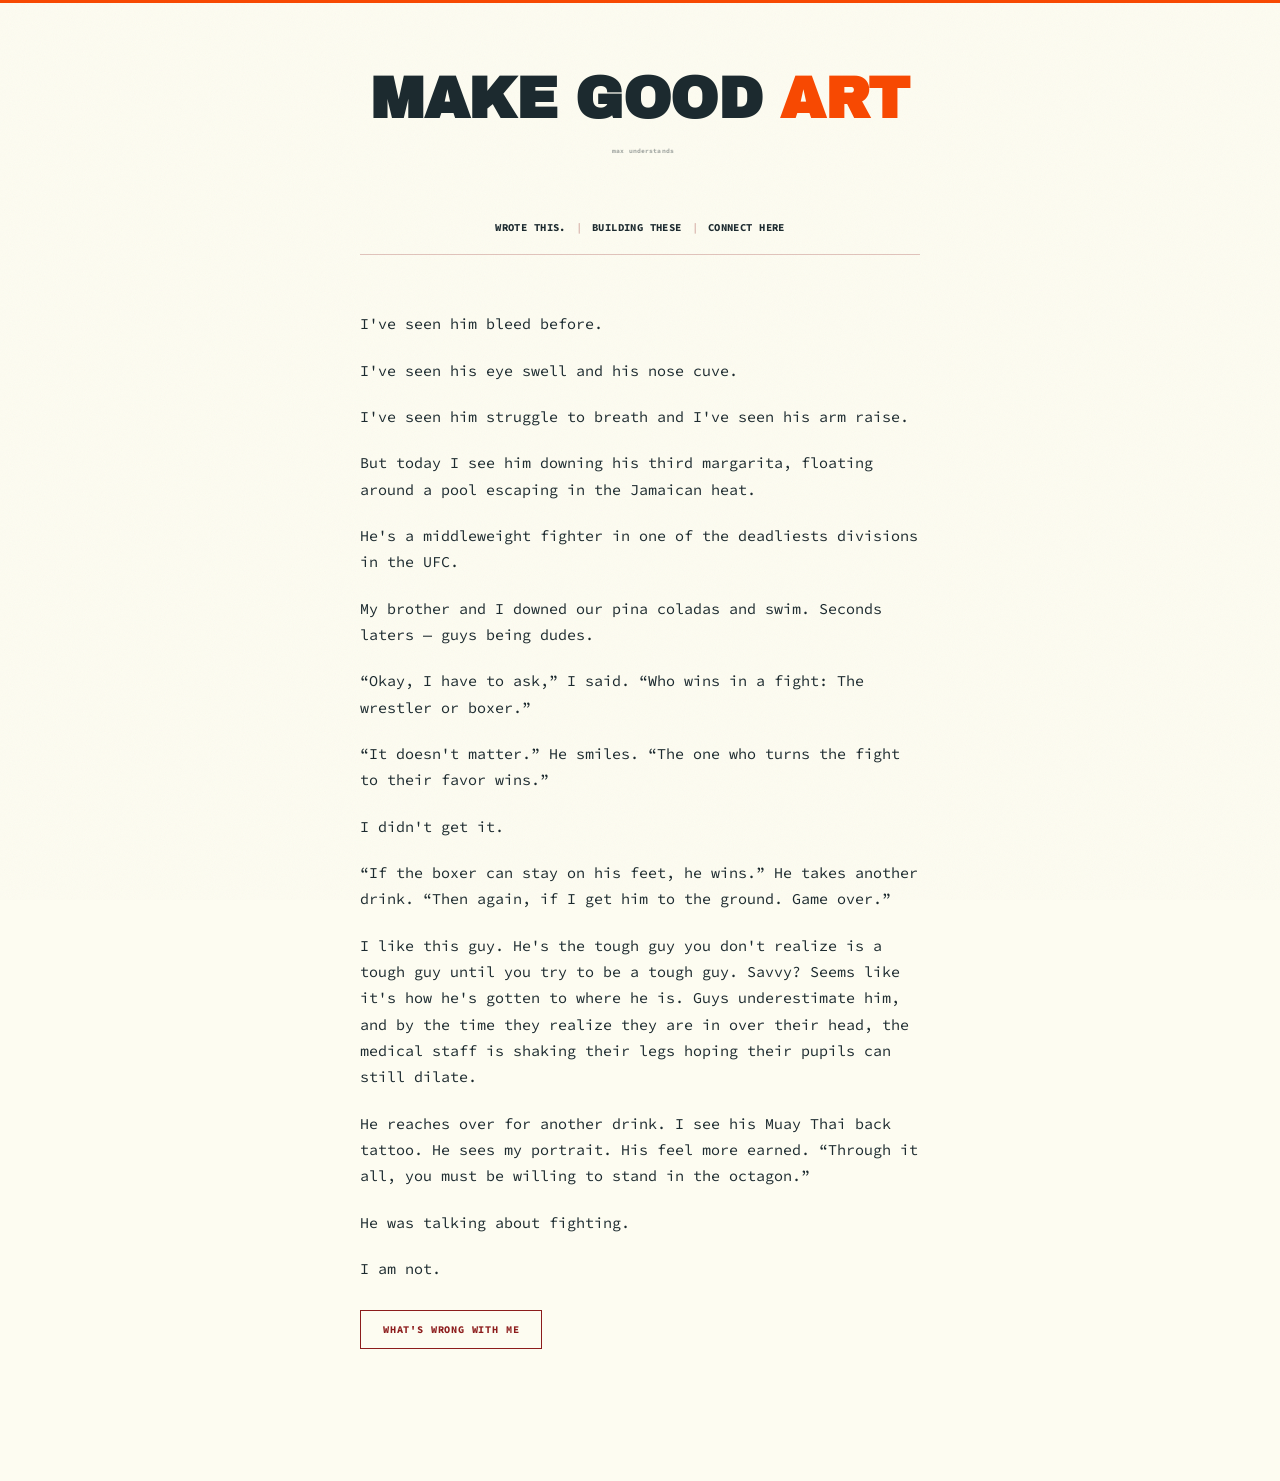
==== index.html @ ed768e60 "Update homepage meta title to Jake Gronsky | Builder" ====
<!DOCTYPE html>
<html lang="en">
<head>
    <meta charset="UTF-8">
    <meta name="viewport" content="width=device-width, initial-scale=1.0">
    <title>Jake Gronsky | Builder</title>
    <link href="https://fonts.googleapis.com/css2?family=Archivo+Black&family=Source+Code+Pro:wght@400;600;700&display=swap" rel="stylesheet">
    <link href="/static/site.css" rel="stylesheet">
    <style>
        body {
            color: var(--ink);
            min-height: 100vh;
            display: flex;
            flex-direction: column;
            align-items: center;
            padding: 72px 20px 80px;
        }

        .site {
            width: 100%;
            max-width: 560px;
            position: relative;
            z-index: 1;
        }

        /* ---- HEADER ---- */
        .site-header {
            text-align: center;
            margin-bottom: 40px;
        }

        .headline {
            font-family: 'Archivo Black', 'Source Code Pro', sans-serif;
            font-size: clamp(2.4rem, 10vw, 3.6rem);
            line-height: 0.95;
            letter-spacing: -0.01em;
            text-transform: uppercase;
            color: var(--ink);
        }

        .headline .accent { color: var(--orange); }

        .footnote {
            display: inline-block;
            font-family: 'Source Code Pro', monospace;
            font-size: 0.4rem;
            font-weight: 700;
            letter-spacing: 0.02em;
            text-transform: lowercase;
            color: var(--ink);
            opacity: 0.4;
            text-decoration: none;
            vertical-align: super;
            margin-left: 6px;
            transition: opacity 0.15s, color 0.15s;
        }
        .footnote:hover { opacity: 1; color: var(--orange); text-decoration: underline; }

        /* ---- SECONDARY NAV ---- */
        .site-nav {
            display: flex;
            justify-content: center;
            flex-wrap: wrap;
            align-items: baseline;
            gap: 10px;
            margin-bottom: 56px;
            padding-bottom: 20px;
            border-bottom: 1px solid rgba(140,28,28,0.25);
        }

        .site-nav a {
            all: unset;
            cursor: pointer;
            font-family: 'Source Code Pro', monospace;
            font-size: 0.66rem;
            font-weight: 700;
            letter-spacing: 0.04em;
            text-transform: uppercase;
            color: var(--ink);
            transition: color 0.14s;
        }
        .site-nav a:hover { color: var(--red); }

        .site-nav .sep {
            color: var(--red);
            opacity: 0.45;
            font-size: 0.66rem;
        }

        /* ---- ESSAY (focal point) ---- */
        .essay {
            margin-bottom: 52px;
        }

        .essay p {
            font-family: 'Source Code Pro', monospace;
            font-size: 0.94rem;
            line-height: 1.75;
            color: var(--ink);
            margin-bottom: 20px;
        }
        .essay p:last-of-type { margin-bottom: 0; }

        .essay-cta {
            display: inline-block;
            margin-top: 28px;
            padding: 12px 22px;
            border: 1.5px solid var(--red);
            font-family: 'Source Code Pro', monospace;
            font-size: 0.64rem;
            font-weight: 700;
            letter-spacing: 0.08em;
            text-transform: uppercase;
            color: var(--red);
            text-decoration: none;
            transition: background 0.15s, color 0.15s;
        }
        .essay-cta:hover { background: var(--red); color: var(--cream); }
    </style>
</head>
<body class="textured">

<div class="site">

    <header class="site-header">
        <h1 class="headline">Make Good <span class="accent">Art</span><a href="https://www.youtube.com/watch?v=plWexCID-kA" class="footnote">max understands</a></h1>
    </header>

    <nav class="site-nav">
        <a href="https://www.simonandschuster.com/books/Just-Enough/David-Eckstein/9781968707712">Wrote this.</a>
        <span class="sep">|</span>
        <a href="/ventures">Building these</a>
        <span class="sep">|</span>
        <a href="https://www.linkedin.com/in/jake-gronsky-87671bb0/">Connect here</a>
    </nav>

    <section class="essay">
        <p>I've seen him bleed before.</p>
        <p>I've seen his eye swell and his nose cuve.</p>
        <p>I've seen him struggle to breath and I've seen his arm raise.</p>
        <p>But today I see him downing his third margarita, floating around a pool escaping in the Jamaican heat.</p>
        <p>He's a middleweight fighter in one of the deadliests divisions in the UFC.</p>
        <p>My brother and I downed our pina coladas and swim. Seconds laters &mdash; guys being dudes.</p>
        <p>&ldquo;Okay, I have to ask,&rdquo; I said. &ldquo;Who wins in a fight: The wrestler or boxer.&rdquo;</p>
        <p>&ldquo;It doesn't matter.&rdquo; He smiles. &ldquo;The one who turns the fight to their favor wins.&rdquo;</p>
        <p>I didn't get it.</p>
        <p>&ldquo;If the boxer can stay on his feet, he wins.&rdquo; He takes another drink. &ldquo;Then again, if I get him to the ground. Game over.&rdquo;</p>
        <p>I like this guy. He's the tough guy you don't realize is a tough guy until you try to be a tough guy. Savvy? Seems like it's how he's gotten to where he is. Guys underestimate him, and by the time they realize they are in over their head, the medical staff is shaking their legs hoping their pupils can still dilate.</p>
        <p>He reaches over for another drink. I see his Muay Thai back tattoo. He sees my portrait. His feel more earned. &ldquo;Through it all, you must be willing to stand in the octagon.&rdquo;</p>
        <p>He was talking about fighting.</p>
        <p>I am not.</p>
        <a href="/wrong" class="essay-cta">What's Wrong With Me</a>
    </section>

</div>

</body>
</html>
---- static/site.css ----
/* ==========================================================================
   Shared site styles — design tokens and base rules used across every page.
   Individual pages keep their own <style> block for page-specific layout;
   this file only holds what's genuinely common: the color palette, the
   base reset, and the grain-texture / top-bar treatment.
   ========================================================================== */

:root {
    --orange:  #F74902;
    --red:     #8C1C1C;
    --manila:  #EDD9A3;
    --ink:     #1C2A2F;
    --ink-alt: #36454F;
    --cream:   #FDFCF1;
}

* { box-sizing: border-box; margin: 0; padding: 0; }
html { scroll-behavior: smooth; }

body {
    font-family: 'Source Code Pro', monospace;
    background: var(--cream);
    -webkit-font-smoothing: antialiased;
}

/* Grain texture + orange top bar. Opt in with class="textured" on <body>. */
body.textured::before {
    content: '';
    position: fixed;
    inset: 0;
    z-index: 0;
    pointer-events: none;
    opacity: 0.042;
    background-image: url("data:image/svg+xml,%3Csvg xmlns='http://www.w3.org/2000/svg' width='300' height='300'%3E%3Cfilter id='n'%3E%3CfeTurbulence type='fractalNoise' baseFrequency='0.78' numOctaves='4' stitchTiles='stitch'/%3E%3C/filter%3E%3Crect width='300' height='300' filter='url(%23n)'/%3E%3C/svg%3E");
    background-size: 220px 220px;
}

body.textured::after {
    content: '';
    position: fixed;
    top: 0; left: 0; right: 0;
    height: 3px;
    background: var(--orange);
    z-index: 100;
}
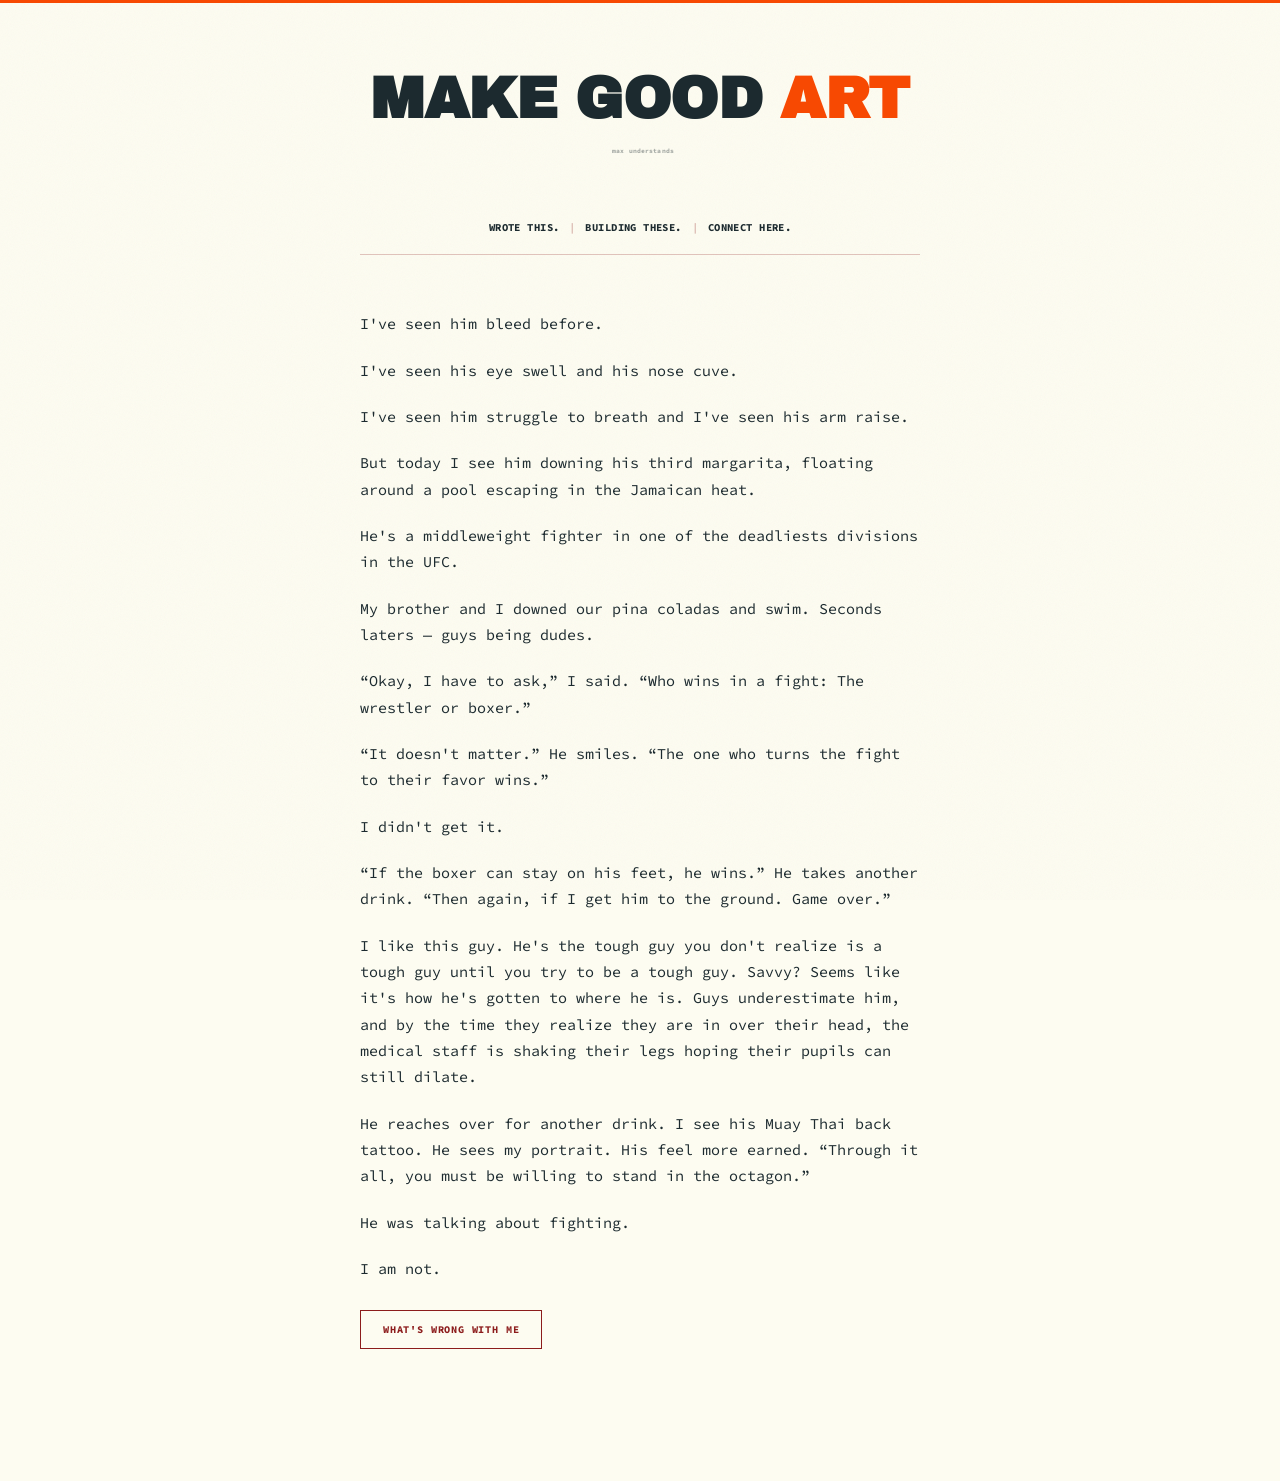
==== commit 3e9c6640: "Add periods to subnav items Co-Authored-By: Claude Sonnet 4.6 <noreply@anthropic.com>" ====
--- a/index.html
+++ b/index.html
@@ -129,9 +129,9 @@
     <nav class="site-nav">
         <a href="https://www.simonandschuster.com/books/Just-Enough/David-Eckstein/9781968707712">Wrote this.</a>
         <span class="sep">|</span>
-        <a href="/ventures">Building these</a>
+        <a href="/ventures">Building these.</a>
         <span class="sep">|</span>
-        <a href="https://www.linkedin.com/in/jake-gronsky-87671bb0/">Connect here</a>
+        <a href="https://www.linkedin.com/in/jake-gronsky-87671bb0/">Connect here.</a>
     </nav>
 
     <section class="essay">
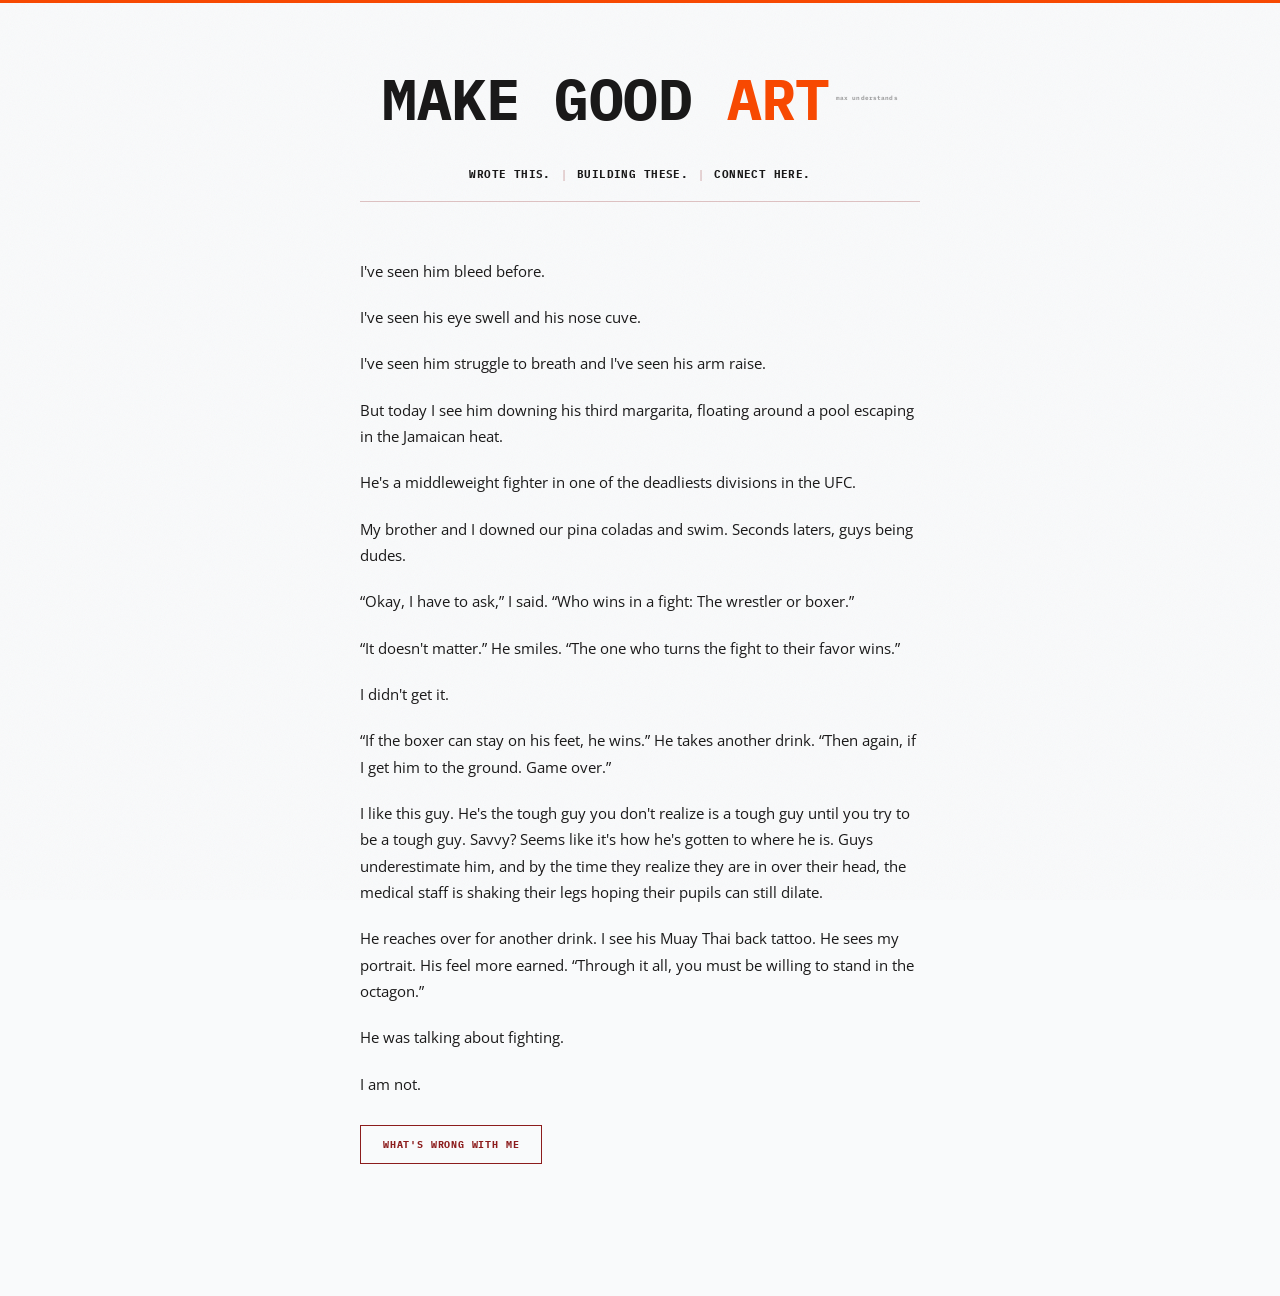
==== commit 1db0e796: "Rebrand site to Ponoko-style system with Flyers orange accent Shared tokens in static/site.css move " ====
--- a/index.html
+++ b/index.html
@@ -4,7 +4,7 @@
     <meta charset="UTF-8">
     <meta name="viewport" content="width=device-width, initial-scale=1.0">
     <title>Jake Gronsky | Builder</title>
-    <link href="https://fonts.googleapis.com/css2?family=Archivo+Black&family=Source+Code+Pro:wght@400;600;700&display=swap" rel="stylesheet">
+    <link href="https://fonts.googleapis.com/css2?family=IBM+Plex+Mono:wght@400;500;600;700&family=Open+Sans:wght@400;600;700&display=swap" rel="stylesheet">
     <link href="/static/site.css" rel="stylesheet">
     <style>
         body {
@@ -30,7 +30,7 @@
         }
 
         .headline {
-            font-family: 'Archivo Black', 'Source Code Pro', sans-serif;
+            font-family: 'IBM Plex Mono', monospace;
             font-size: clamp(2.4rem, 10vw, 3.6rem);
             line-height: 0.95;
             letter-spacing: -0.01em;
@@ -42,7 +42,7 @@
 
         .footnote {
             display: inline-block;
-            font-family: 'Source Code Pro', monospace;
+            font-family: 'IBM Plex Mono', monospace;
             font-size: 0.4rem;
             font-weight: 700;
             letter-spacing: 0.02em;
@@ -71,7 +71,7 @@
         .site-nav a {
             all: unset;
             cursor: pointer;
-            font-family: 'Source Code Pro', monospace;
+            font-family: 'IBM Plex Mono', monospace;
             font-size: 0.66rem;
             font-weight: 700;
             letter-spacing: 0.04em;
@@ -93,7 +93,7 @@
         }
 
         .essay p {
-            font-family: 'Source Code Pro', monospace;
+            font-family: 'Open Sans', sans-serif;
             font-size: 0.94rem;
             line-height: 1.75;
             color: var(--ink);
@@ -106,7 +106,7 @@
             margin-top: 28px;
             padding: 12px 22px;
             border: 1.5px solid var(--red);
-            font-family: 'Source Code Pro', monospace;
+            font-family: 'IBM Plex Mono', monospace;
             font-size: 0.64rem;
             font-weight: 700;
             letter-spacing: 0.08em;
@@ -140,7 +140,7 @@
         <p>I've seen him struggle to breath and I've seen his arm raise.</p>
         <p>But today I see him downing his third margarita, floating around a pool escaping in the Jamaican heat.</p>
         <p>He's a middleweight fighter in one of the deadliests divisions in the UFC.</p>
-        <p>My brother and I downed our pina coladas and swim. Seconds laters &mdash; guys being dudes.</p>
+        <p>My brother and I downed our pina coladas and swim. Seconds laters, guys being dudes.</p>
         <p>&ldquo;Okay, I have to ask,&rdquo; I said. &ldquo;Who wins in a fight: The wrestler or boxer.&rdquo;</p>
         <p>&ldquo;It doesn't matter.&rdquo; He smiles. &ldquo;The one who turns the fight to their favor wins.&rdquo;</p>
         <p>I didn't get it.</p>
--- a/static/site.css
+++ b/static/site.css
@@ -1,26 +1,37 @@
 /* ==========================================================================
-   Shared site styles — design tokens and base rules used across every page.
+   Shared site styles: design tokens and base rules used across every page.
+   Brand system: IBM Plex Mono (headings, labels, numbers) + Open Sans (body),
+   near-black ink on white/grey surfaces, one accent (Flyers orange).
    Individual pages keep their own <style> block for page-specific layout;
    this file only holds what's genuinely common: the color palette, the
    base reset, and the grain-texture / top-bar treatment.
    ========================================================================== */
 
 :root {
-    --orange:  #F74902;
-    --red:     #8C1C1C;
-    --manila:  #EDD9A3;
-    --ink:     #1C2A2F;
-    --ink-alt: #36454F;
-    --cream:   #FDFCF1;
+    --orange:   #F74902;
+    --red:      #8C1C1C;
+    --ink:      #1A1919;
+    --ink-alt:  #4D4D4D;
+    --manila:   #F6F6F6;
+    --cream:    #F9FAFB;
+    --grey-6:   #CED4DA;
+    --grey-7:   #F2F2F2;
+    --grey-8:   #F6F6F6;
+    --grey-10:  #F9FAFB;
+    --white:    #FFFFFF;
 }
 
 * { box-sizing: border-box; margin: 0; padding: 0; }
 html { scroll-behavior: smooth; }
 
 body {
-    font-family: 'Source Code Pro', monospace;
+    font-family: 'Open Sans', sans-serif;
     background: var(--cream);
     -webkit-font-smoothing: antialiased;
+}
+
+.mono {
+    font-family: 'IBM Plex Mono', monospace;
 }
 
 /* Grain texture + orange top bar. Opt in with class="textured" on <body>. */
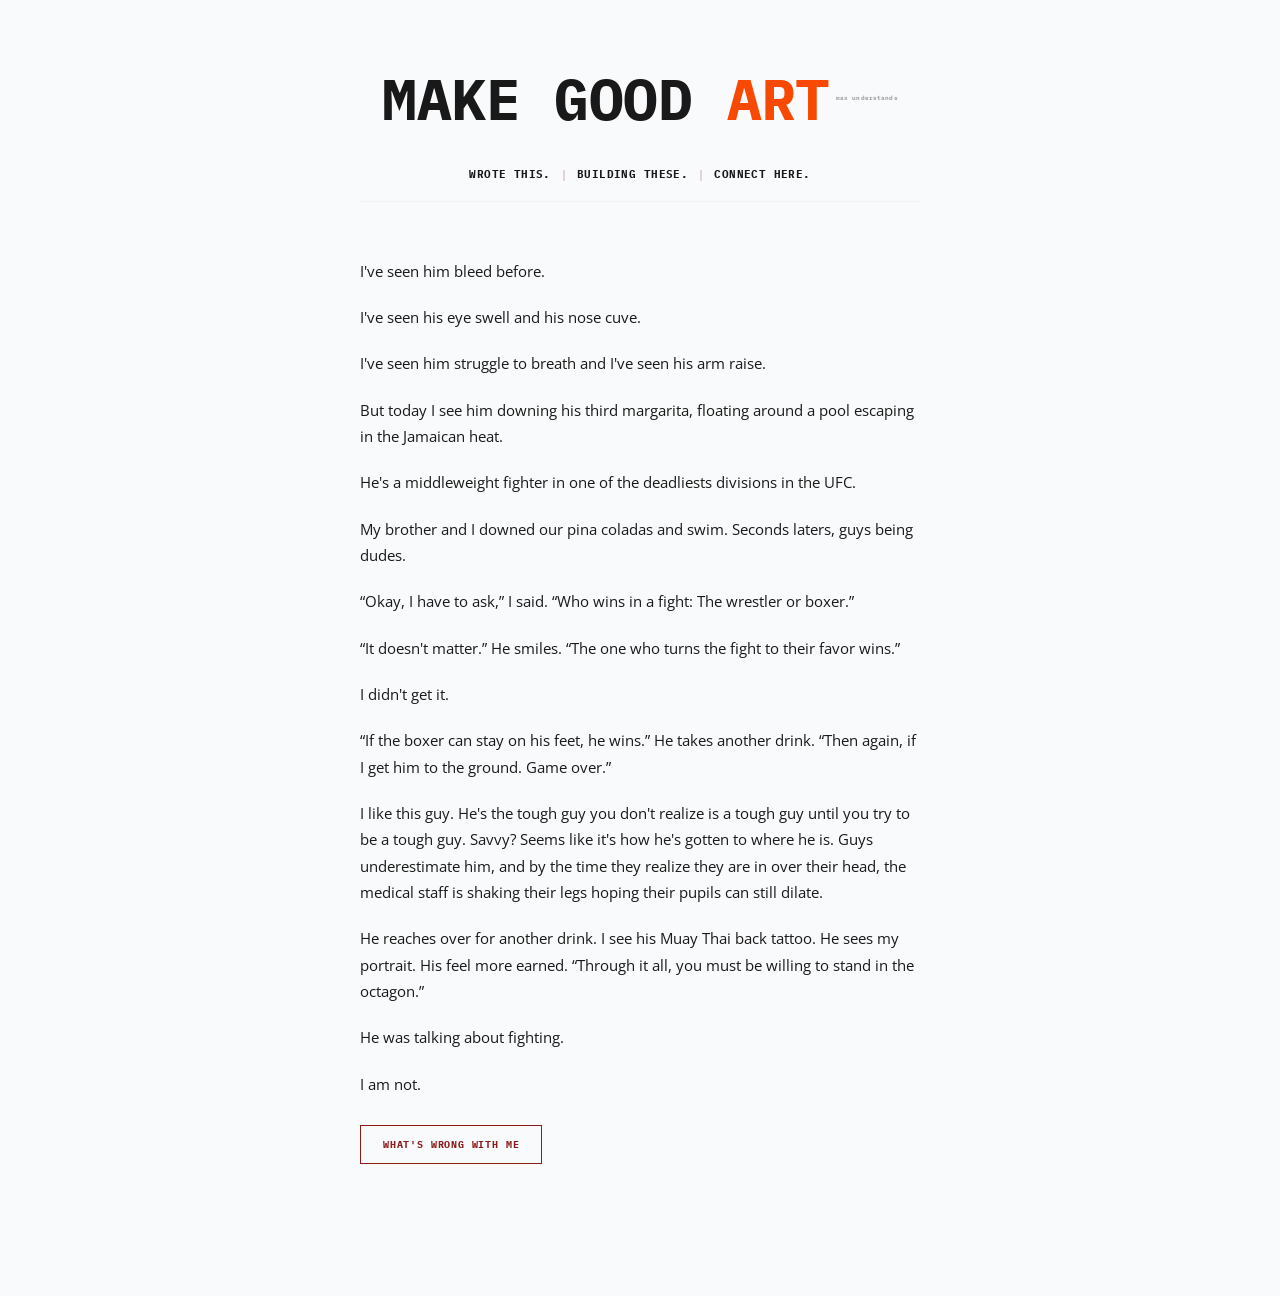
==== commit 2707a4ac: "Match Ponoko prototype's flat grey look, not just its color tokens Previous pass swapped fonts and h" ====
--- a/index.html
+++ b/index.html
@@ -65,7 +65,7 @@
             gap: 10px;
             margin-bottom: 56px;
             padding-bottom: 20px;
-            border-bottom: 1px solid rgba(140,28,28,0.25);
+            border-bottom: 1px solid var(--grey-7);
         }
 
         .site-nav a {
--- a/static/site.css
+++ b/static/site.css
@@ -1,10 +1,12 @@
 /* ==========================================================================
    Shared site styles: design tokens and base rules used across every page.
    Brand system: IBM Plex Mono (headings, labels, numbers) + Open Sans (body),
-   near-black ink on white/grey surfaces, one accent (Flyers orange).
+   near-black ink on a flat grey surface, one accent (Flyers orange). Matches
+   the Ponoko pricing prototype: no grain texture, no red-tinted borders,
+   flat grey/white component surfaces only.
    Individual pages keep their own <style> block for page-specific layout;
-   this file only holds what's genuinely common: the color palette, the
-   base reset, and the grain-texture / top-bar treatment.
+   this file only holds what's genuinely common: the color palette and
+   the base reset.
    ========================================================================== */
 
 :root {
@@ -34,23 +36,10 @@
     font-family: 'IBM Plex Mono', monospace;
 }
 
-/* Grain texture + orange top bar. Opt in with class="textured" on <body>. */
-body.textured::before {
-    content: '';
-    position: fixed;
-    inset: 0;
-    z-index: 0;
-    pointer-events: none;
-    opacity: 0.042;
-    background-image: url("data:image/svg+xml,%3Csvg xmlns='http://www.w3.org/2000/svg' width='300' height='300'%3E%3Cfilter id='n'%3E%3CfeTurbulence type='fractalNoise' baseFrequency='0.78' numOctaves='4' stitchTiles='stitch'/%3E%3C/filter%3E%3Crect width='300' height='300' filter='url(%23n)'/%3E%3C/svg%3E");
-    background-size: 220px 220px;
+/* `class="textured"` is kept on <body> across pages for markup stability,
+   but the brand no longer uses a grain overlay or top accent bar, so
+   both pseudo-elements are intentionally empty. */
+body.textured::before,
+body.textured::after {
+    content: none;
 }
-
-body.textured::after {
-    content: '';
-    position: fixed;
-    top: 0; left: 0; right: 0;
-    height: 3px;
-    background: var(--orange);
-    z-index: 100;
-}
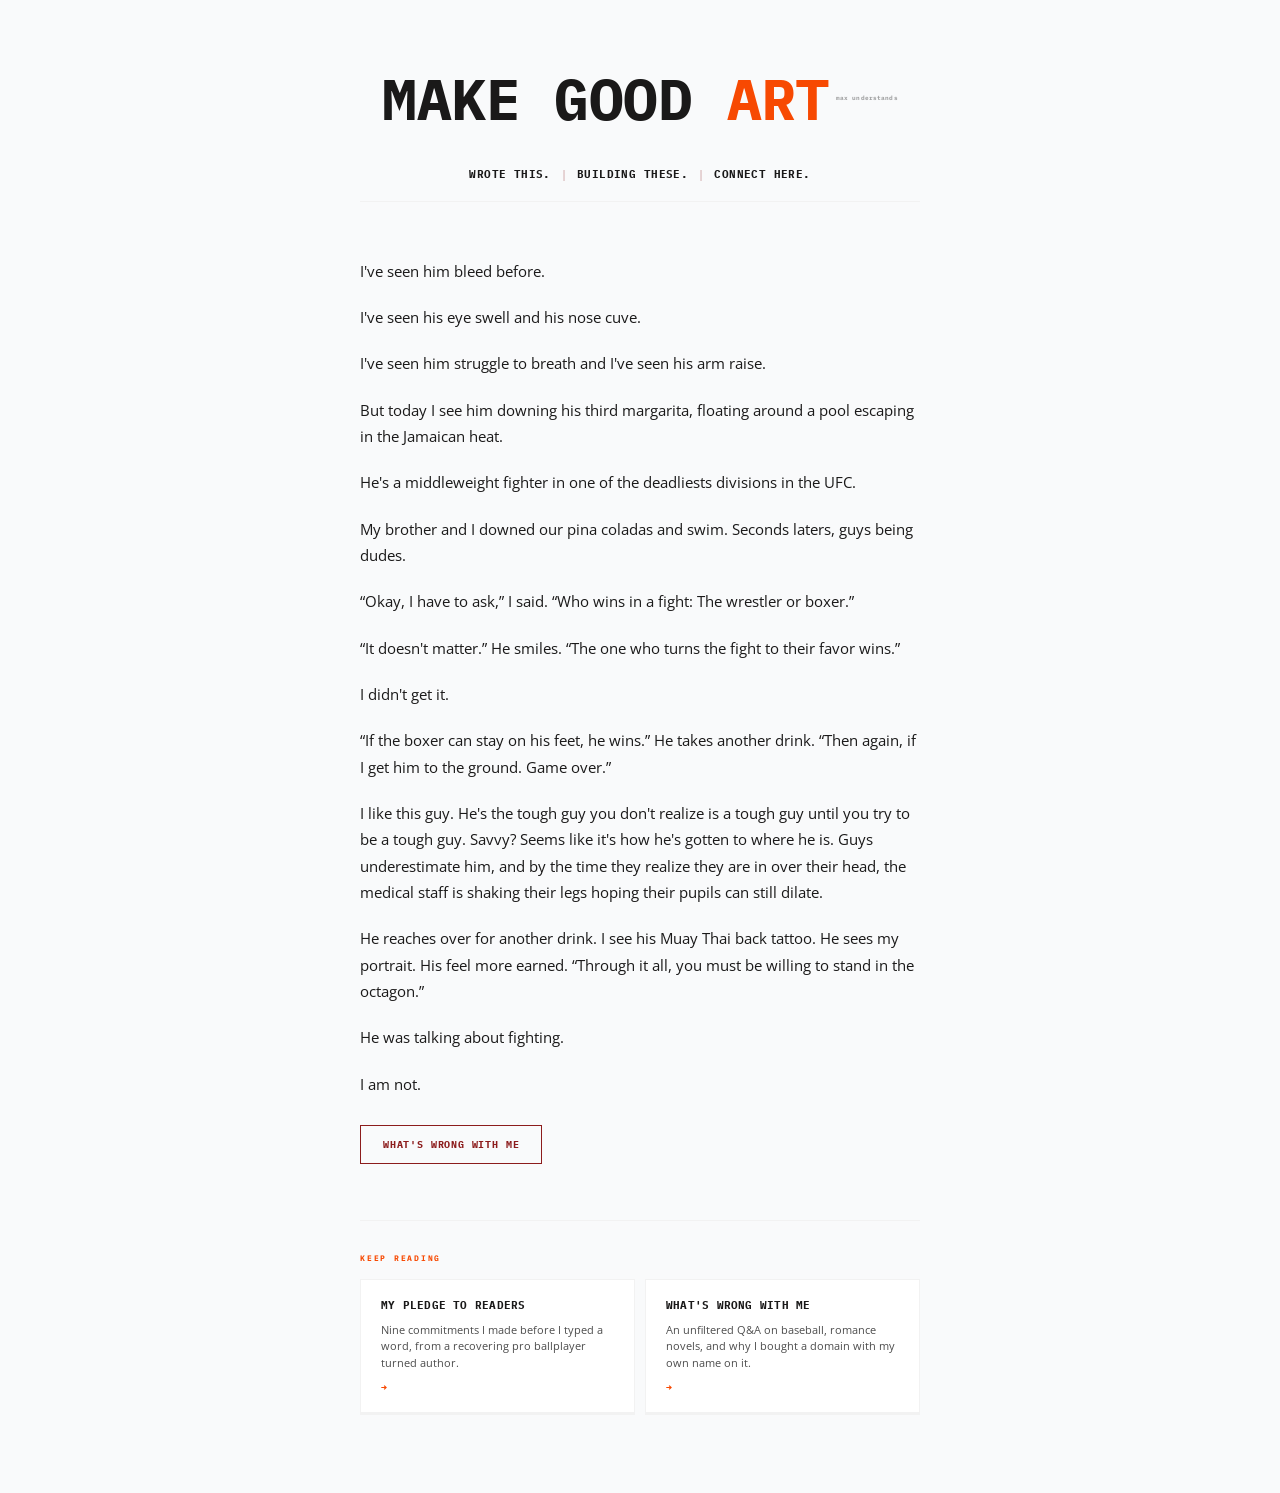
==== commit c31ad2b4: "Add homepage keep-reading cards and cross-page nav for full site connectivity Homepage gets two Pono" ====
--- a/index.html
+++ b/index.html
@@ -116,6 +116,65 @@
             transition: background 0.15s, color 0.15s;
         }
         .essay-cta:hover { background: var(--red); color: var(--cream); }
+
+        /* ---- KEEP READING ---- */
+        .more-section {
+            margin-top: 56px;
+            padding-top: 32px;
+            border-top: 1px solid var(--grey-7);
+        }
+        .more-kicker {
+            font-family: 'IBM Plex Mono', monospace;
+            font-size: 0.5rem;
+            font-weight: 700;
+            letter-spacing: 0.22em;
+            text-transform: uppercase;
+            color: var(--orange);
+            margin-bottom: 16px;
+        }
+        .more-grid {
+            display: grid;
+            grid-template-columns: 1fr 1fr;
+            gap: 10px;
+        }
+        .more-card {
+            display: flex;
+            flex-direction: column;
+            gap: 10px;
+            padding: 18px 20px;
+            border: 1px solid var(--grey-7);
+            background: var(--white);
+            text-decoration: none;
+            box-shadow: 0 2px 0 var(--grey-7);
+            transition: border-color 0.15s, transform 0.15s;
+        }
+        .more-card:hover {
+            border-color: var(--orange);
+            transform: translateY(-1px);
+        }
+        .more-card-label {
+            font-family: 'IBM Plex Mono', monospace;
+            font-size: 0.7rem;
+            font-weight: 700;
+            letter-spacing: 0.02em;
+            text-transform: uppercase;
+            color: var(--ink);
+        }
+        .more-card-desc {
+            font-size: 0.66rem;
+            line-height: 1.55;
+            color: var(--ink-alt);
+        }
+        .more-card-arrow {
+            font-family: 'IBM Plex Mono', monospace;
+            font-size: 0.62rem;
+            font-weight: 700;
+            color: var(--orange);
+            margin-top: auto;
+        }
+        @media (max-width: 480px) {
+            .more-grid { grid-template-columns: 1fr; }
+        }
     </style>
 </head>
 <body class="textured">
@@ -152,6 +211,22 @@
         <a href="/wrong" class="essay-cta">What's Wrong With Me</a>
     </section>
 
+    <section class="more-section">
+        <p class="more-kicker">Keep Reading</p>
+        <div class="more-grid">
+            <a href="/writing" class="more-card">
+                <span class="more-card-label">My Pledge to Readers</span>
+                <span class="more-card-desc">Nine commitments I made before I typed a word, from a recovering pro ballplayer turned author.</span>
+                <span class="more-card-arrow">&rarr;</span>
+            </a>
+            <a href="/wrong" class="more-card">
+                <span class="more-card-label">What's Wrong With Me</span>
+                <span class="more-card-desc">An unfiltered Q&amp;A on baseball, romance novels, and why I bought a domain with my own name on it.</span>
+                <span class="more-card-arrow">&rarr;</span>
+            </a>
+        </div>
+    </section>
+
 </div>
 
 </body>
--- a/static/site.css
+++ b/static/site.css
@@ -43,3 +43,39 @@
 body.textured::after {
     content: none;
 }
+
+/* ---- MORE-NAV ----
+   Small bottom link row so every secondary page points to the others
+   instead of dead-ending at a single "Home" link. */
+.more-nav {
+    display: flex;
+    justify-content: center;
+    flex-wrap: wrap;
+    align-items: baseline;
+    gap: 10px;
+    margin-top: 64px;
+    padding-top: 24px;
+    border-top: 1px solid var(--grey-7);
+}
+.more-nav-label {
+    font-family: 'IBM Plex Mono', monospace;
+    font-size: 0.5rem;
+    font-weight: 700;
+    letter-spacing: 0.16em;
+    text-transform: uppercase;
+    color: var(--ink-alt);
+    opacity: 0.55;
+    margin-right: 2px;
+}
+.more-nav a {
+    font-family: 'IBM Plex Mono', monospace;
+    font-size: 0.62rem;
+    font-weight: 700;
+    letter-spacing: 0.06em;
+    text-transform: uppercase;
+    color: var(--ink);
+    text-decoration: none;
+    transition: color 0.14s;
+}
+.more-nav a:hover { color: var(--orange); }
+.more-nav .sep { color: var(--grey-6); font-size: 0.62rem; }
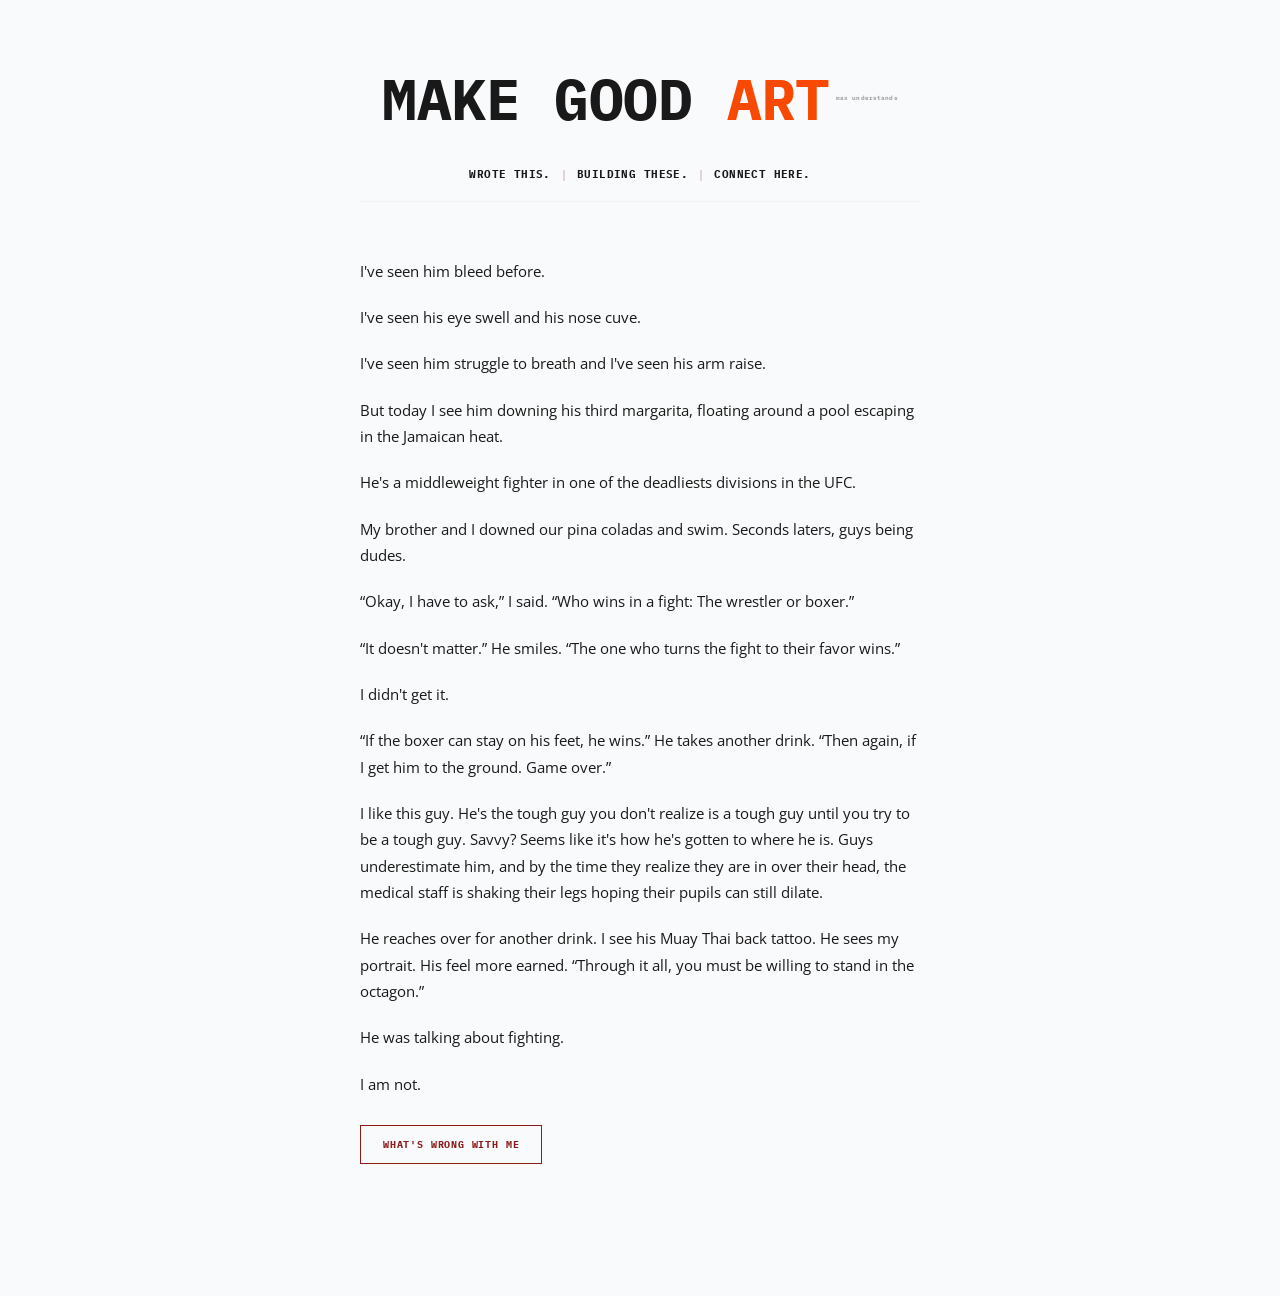
==== commit 4476e90d: "Revert "Add homepage keep-reading cards and cross-page nav for full site connectivity" This reverts " ====
--- a/index.html
+++ b/index.html
@@ -116,65 +116,6 @@
             transition: background 0.15s, color 0.15s;
         }
         .essay-cta:hover { background: var(--red); color: var(--cream); }
-
-        /* ---- KEEP READING ---- */
-        .more-section {
-            margin-top: 56px;
-            padding-top: 32px;
-            border-top: 1px solid var(--grey-7);
-        }
-        .more-kicker {
-            font-family: 'IBM Plex Mono', monospace;
-            font-size: 0.5rem;
-            font-weight: 700;
-            letter-spacing: 0.22em;
-            text-transform: uppercase;
-            color: var(--orange);
-            margin-bottom: 16px;
-        }
-        .more-grid {
-            display: grid;
-            grid-template-columns: 1fr 1fr;
-            gap: 10px;
-        }
-        .more-card {
-            display: flex;
-            flex-direction: column;
-            gap: 10px;
-            padding: 18px 20px;
-            border: 1px solid var(--grey-7);
-            background: var(--white);
-            text-decoration: none;
-            box-shadow: 0 2px 0 var(--grey-7);
-            transition: border-color 0.15s, transform 0.15s;
-        }
-        .more-card:hover {
-            border-color: var(--orange);
-            transform: translateY(-1px);
-        }
-        .more-card-label {
-            font-family: 'IBM Plex Mono', monospace;
-            font-size: 0.7rem;
-            font-weight: 700;
-            letter-spacing: 0.02em;
-            text-transform: uppercase;
-            color: var(--ink);
-        }
-        .more-card-desc {
-            font-size: 0.66rem;
-            line-height: 1.55;
-            color: var(--ink-alt);
-        }
-        .more-card-arrow {
-            font-family: 'IBM Plex Mono', monospace;
-            font-size: 0.62rem;
-            font-weight: 700;
-            color: var(--orange);
-            margin-top: auto;
-        }
-        @media (max-width: 480px) {
-            .more-grid { grid-template-columns: 1fr; }
-        }
     </style>
 </head>
 <body class="textured">
@@ -211,22 +152,6 @@
         <a href="/wrong" class="essay-cta">What's Wrong With Me</a>
     </section>
 
-    <section class="more-section">
-        <p class="more-kicker">Keep Reading</p>
-        <div class="more-grid">
-            <a href="/writing" class="more-card">
-                <span class="more-card-label">My Pledge to Readers</span>
-                <span class="more-card-desc">Nine commitments I made before I typed a word, from a recovering pro ballplayer turned author.</span>
-                <span class="more-card-arrow">&rarr;</span>
-            </a>
-            <a href="/wrong" class="more-card">
-                <span class="more-card-label">What's Wrong With Me</span>
-                <span class="more-card-desc">An unfiltered Q&amp;A on baseball, romance novels, and why I bought a domain with my own name on it.</span>
-                <span class="more-card-arrow">&rarr;</span>
-            </a>
-        </div>
-    </section>
-
 </div>
 
 </body>
--- a/static/site.css
+++ b/static/site.css
@@ -43,39 +43,3 @@
 body.textured::after {
     content: none;
 }
-
-/* ---- MORE-NAV ----
-   Small bottom link row so every secondary page points to the others
-   instead of dead-ending at a single "Home" link. */
-.more-nav {
-    display: flex;
-    justify-content: center;
-    flex-wrap: wrap;
-    align-items: baseline;
-    gap: 10px;
-    margin-top: 64px;
-    padding-top: 24px;
-    border-top: 1px solid var(--grey-7);
-}
-.more-nav-label {
-    font-family: 'IBM Plex Mono', monospace;
-    font-size: 0.5rem;
-    font-weight: 700;
-    letter-spacing: 0.16em;
-    text-transform: uppercase;
-    color: var(--ink-alt);
-    opacity: 0.55;
-    margin-right: 2px;
-}
-.more-nav a {
-    font-family: 'IBM Plex Mono', monospace;
-    font-size: 0.62rem;
-    font-weight: 700;
-    letter-spacing: 0.06em;
-    text-transform: uppercase;
-    color: var(--ink);
-    text-decoration: none;
-    transition: color 0.14s;
-}
-.more-nav a:hover { color: var(--orange); }
-.more-nav .sep { color: var(--grey-6); font-size: 0.62rem; }
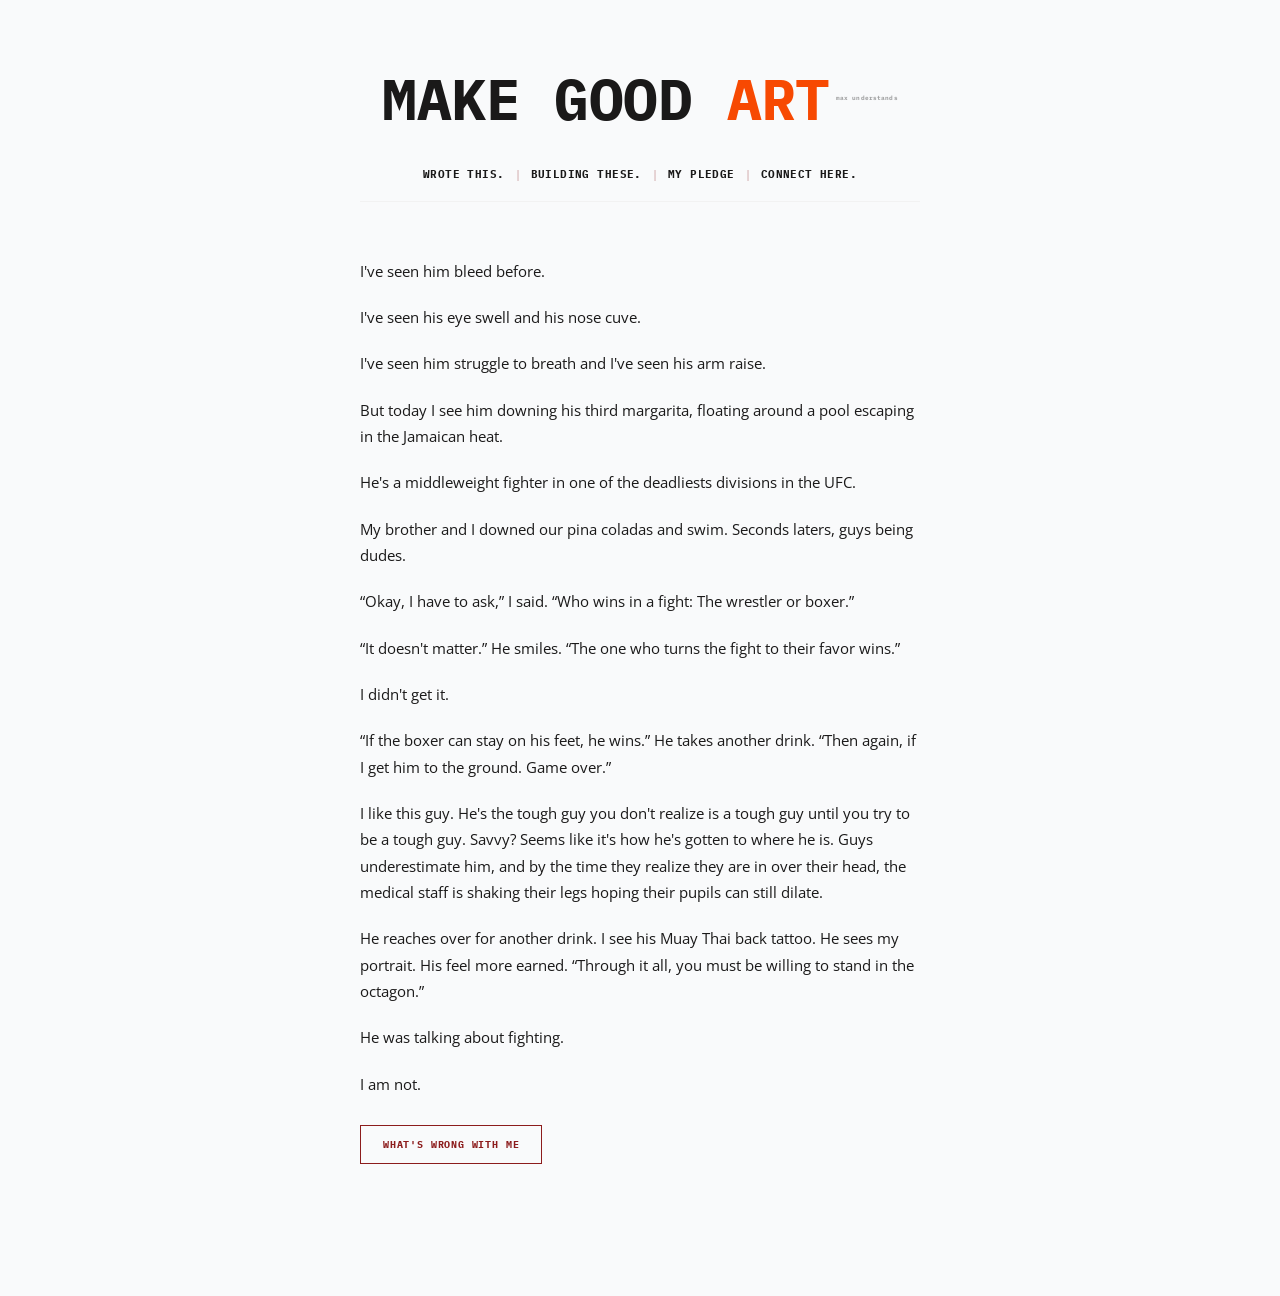
==== commit 7659eca6: "Add My Pledge link to homepage nav Co-Authored-By: Claude Sonnet 5 <noreply@anthropic.com> Claude-Se" ====
--- a/index.html
+++ b/index.html
@@ -131,6 +131,8 @@
         <span class="sep">|</span>
         <a href="/ventures">Building these.</a>
         <span class="sep">|</span>
+        <a href="/writing">My Pledge</a>
+        <span class="sep">|</span>
         <a href="https://www.linkedin.com/in/jake-gronsky-87671bb0/">Connect here.</a>
     </nav>
 
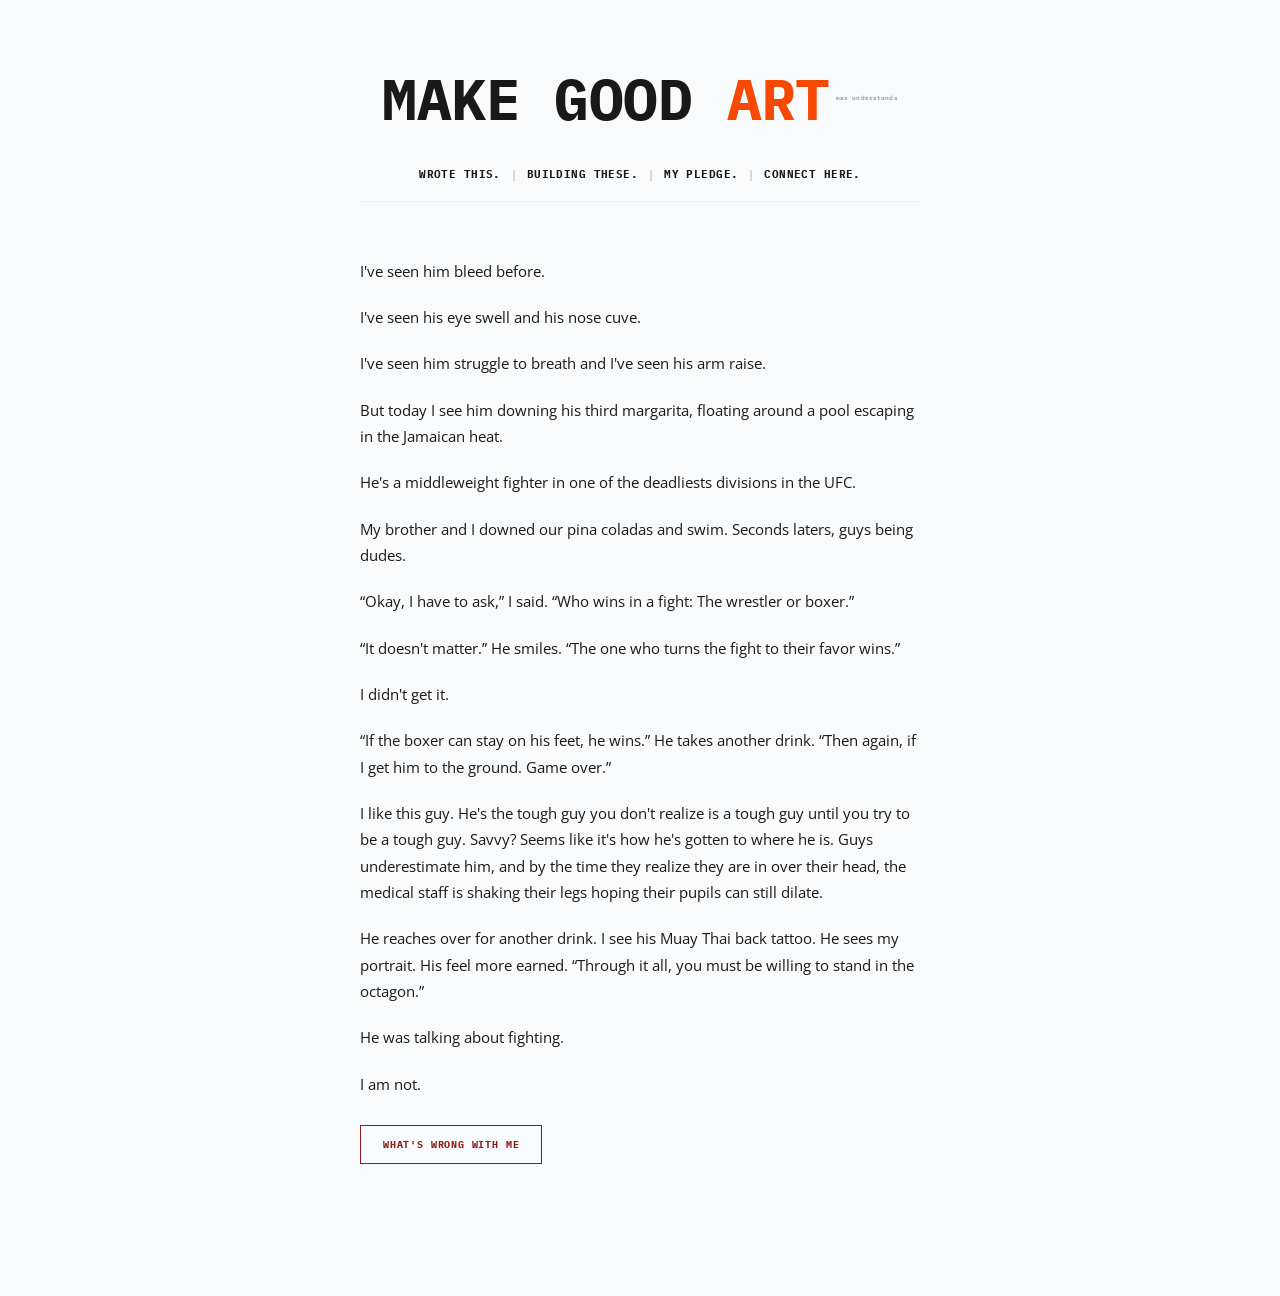
==== commit e3b54094: "Fix My pledge nav link text casing/punctuation Co-Authored-By: Claude Sonnet 5 <noreply@anthropic.co" ====
--- a/index.html
+++ b/index.html
@@ -131,7 +131,7 @@
         <span class="sep">|</span>
         <a href="/ventures">Building these.</a>
         <span class="sep">|</span>
-        <a href="/writing">My Pledge</a>
+        <a href="/writing">My pledge.</a>
         <span class="sep">|</span>
         <a href="https://www.linkedin.com/in/jake-gronsky-87671bb0/">Connect here.</a>
     </nav>
